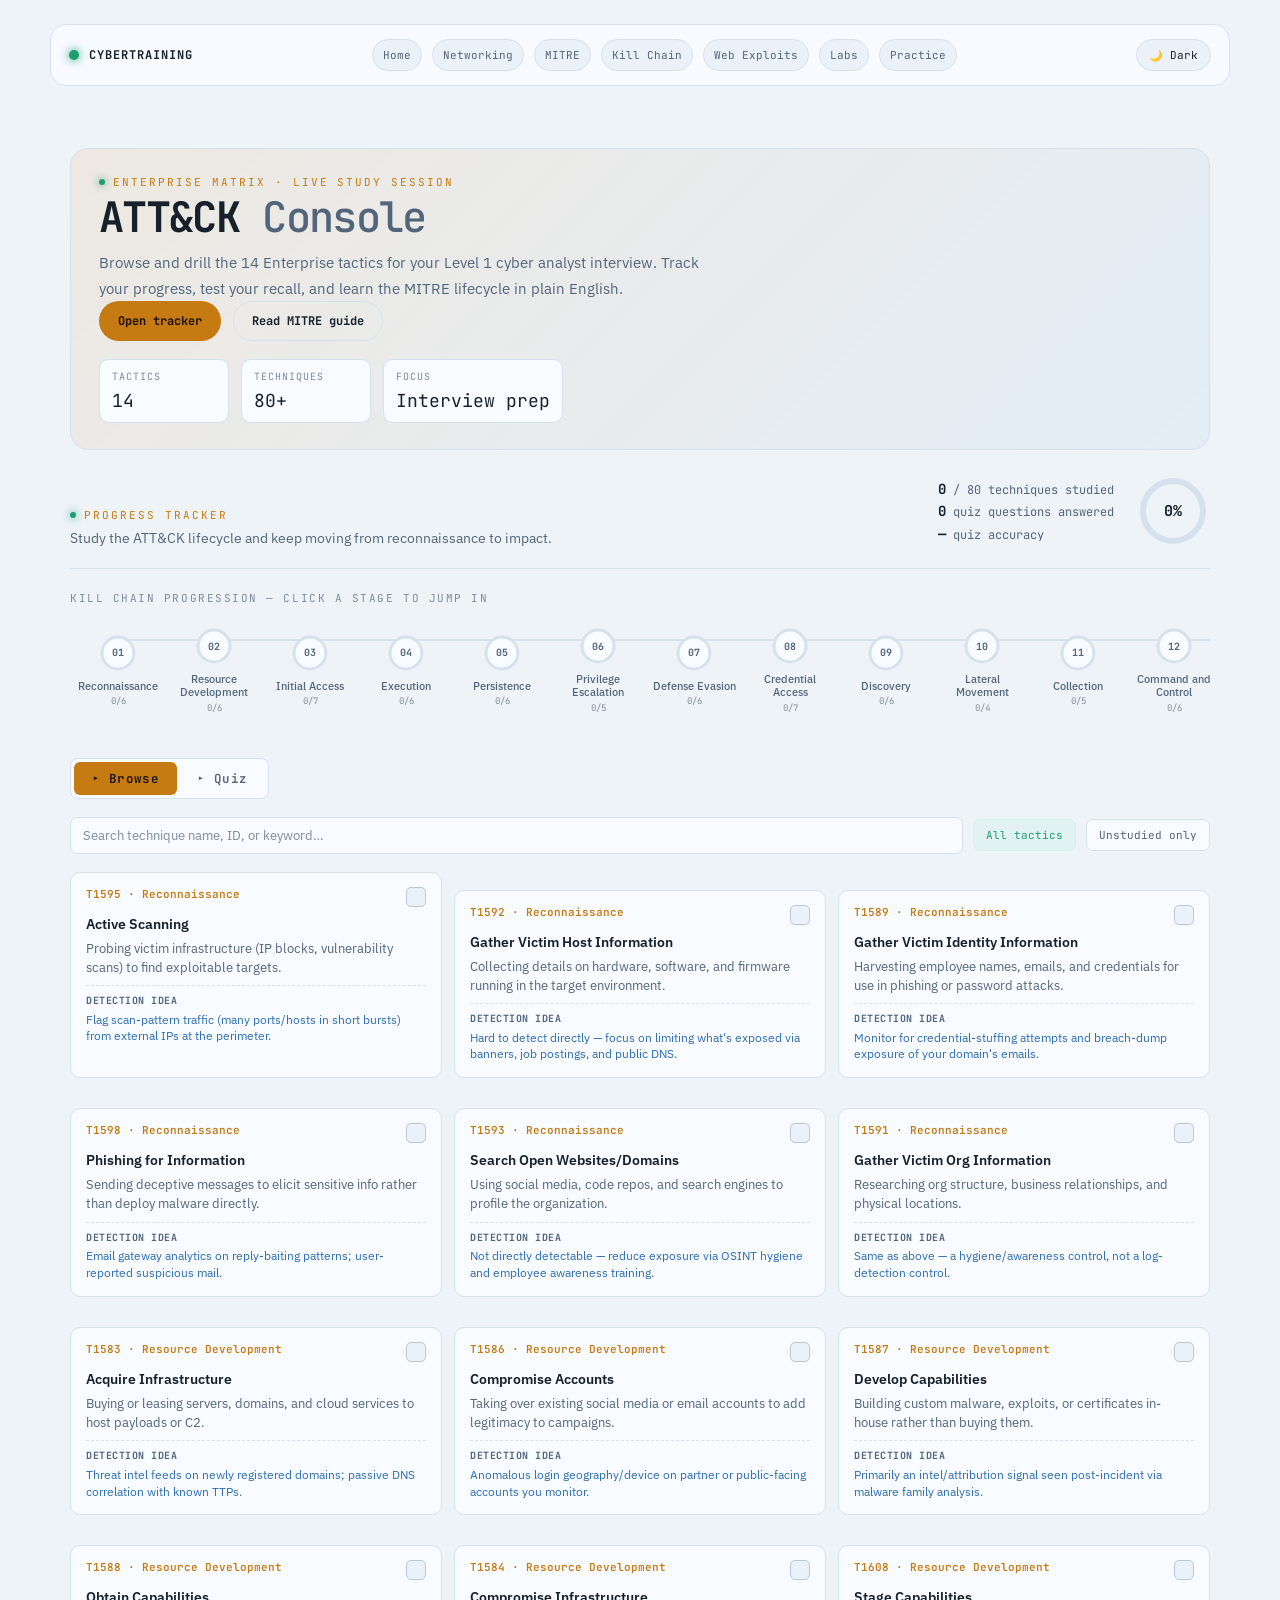
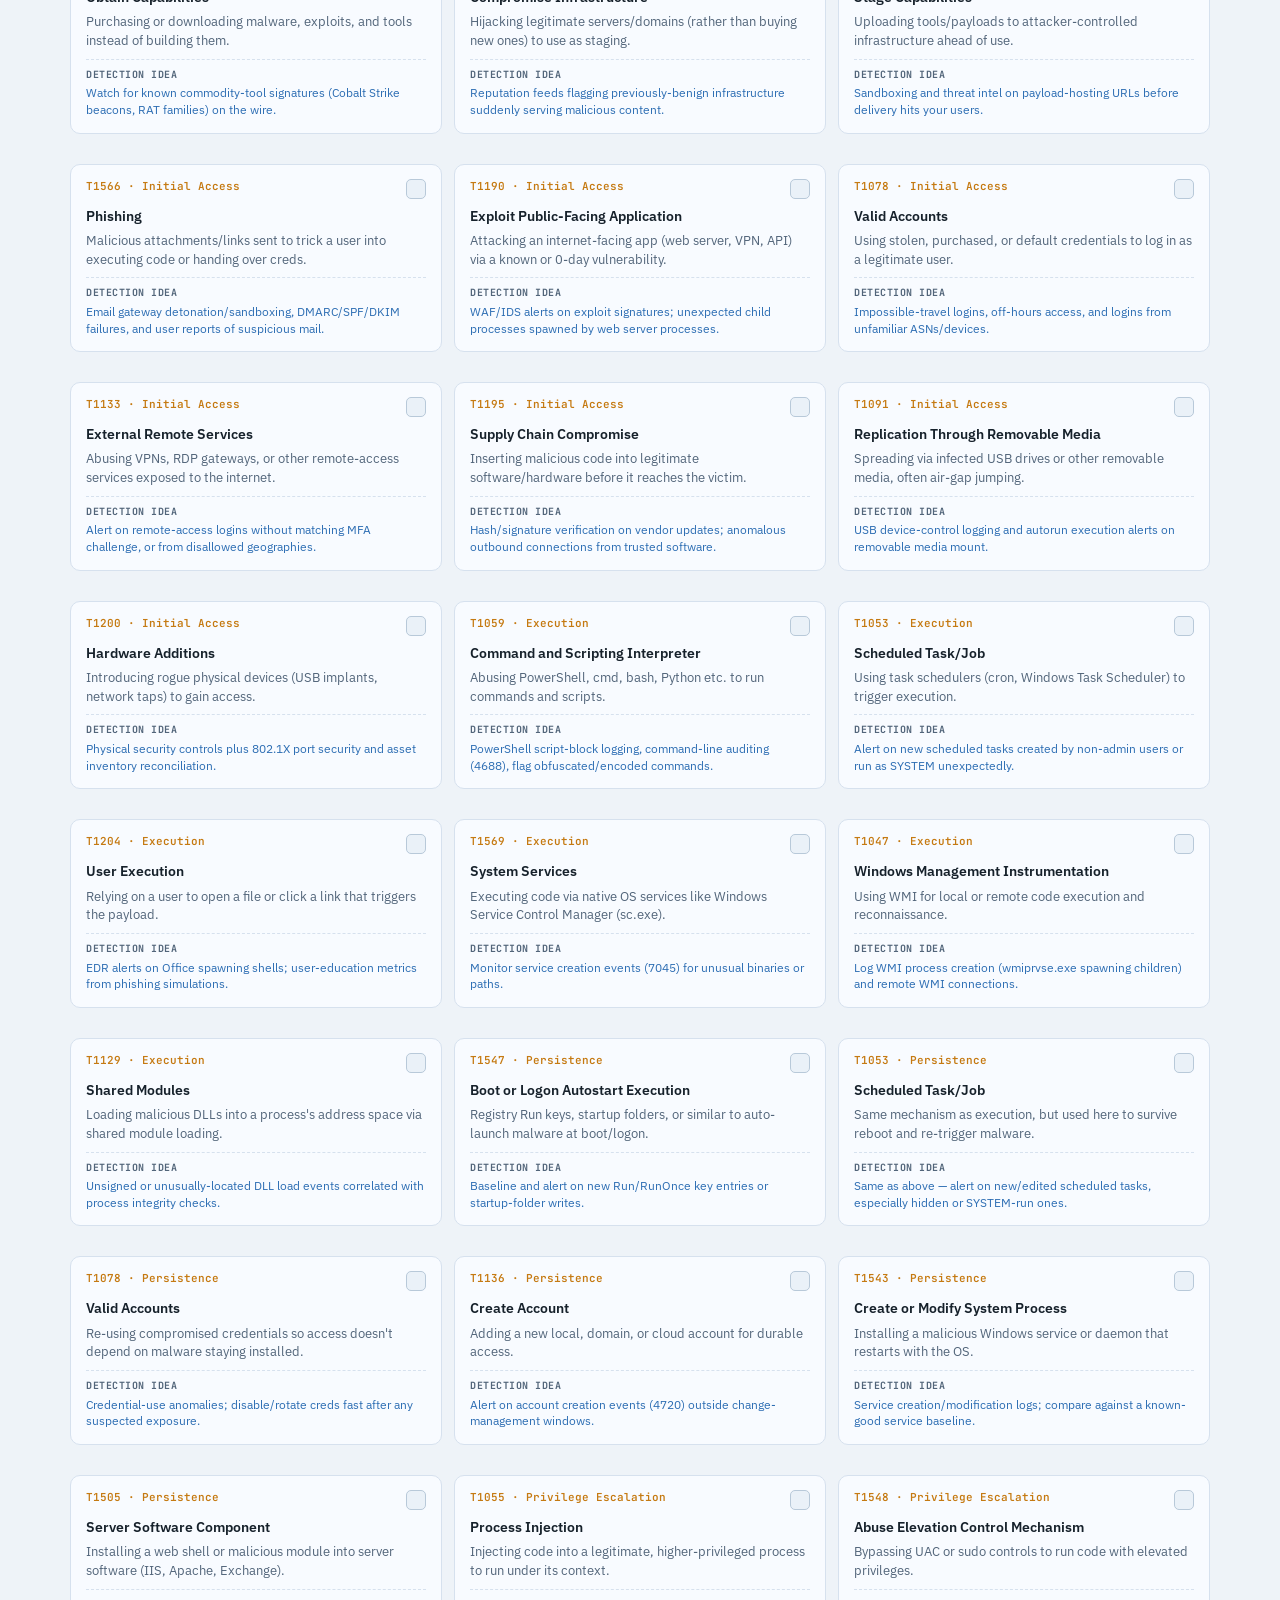
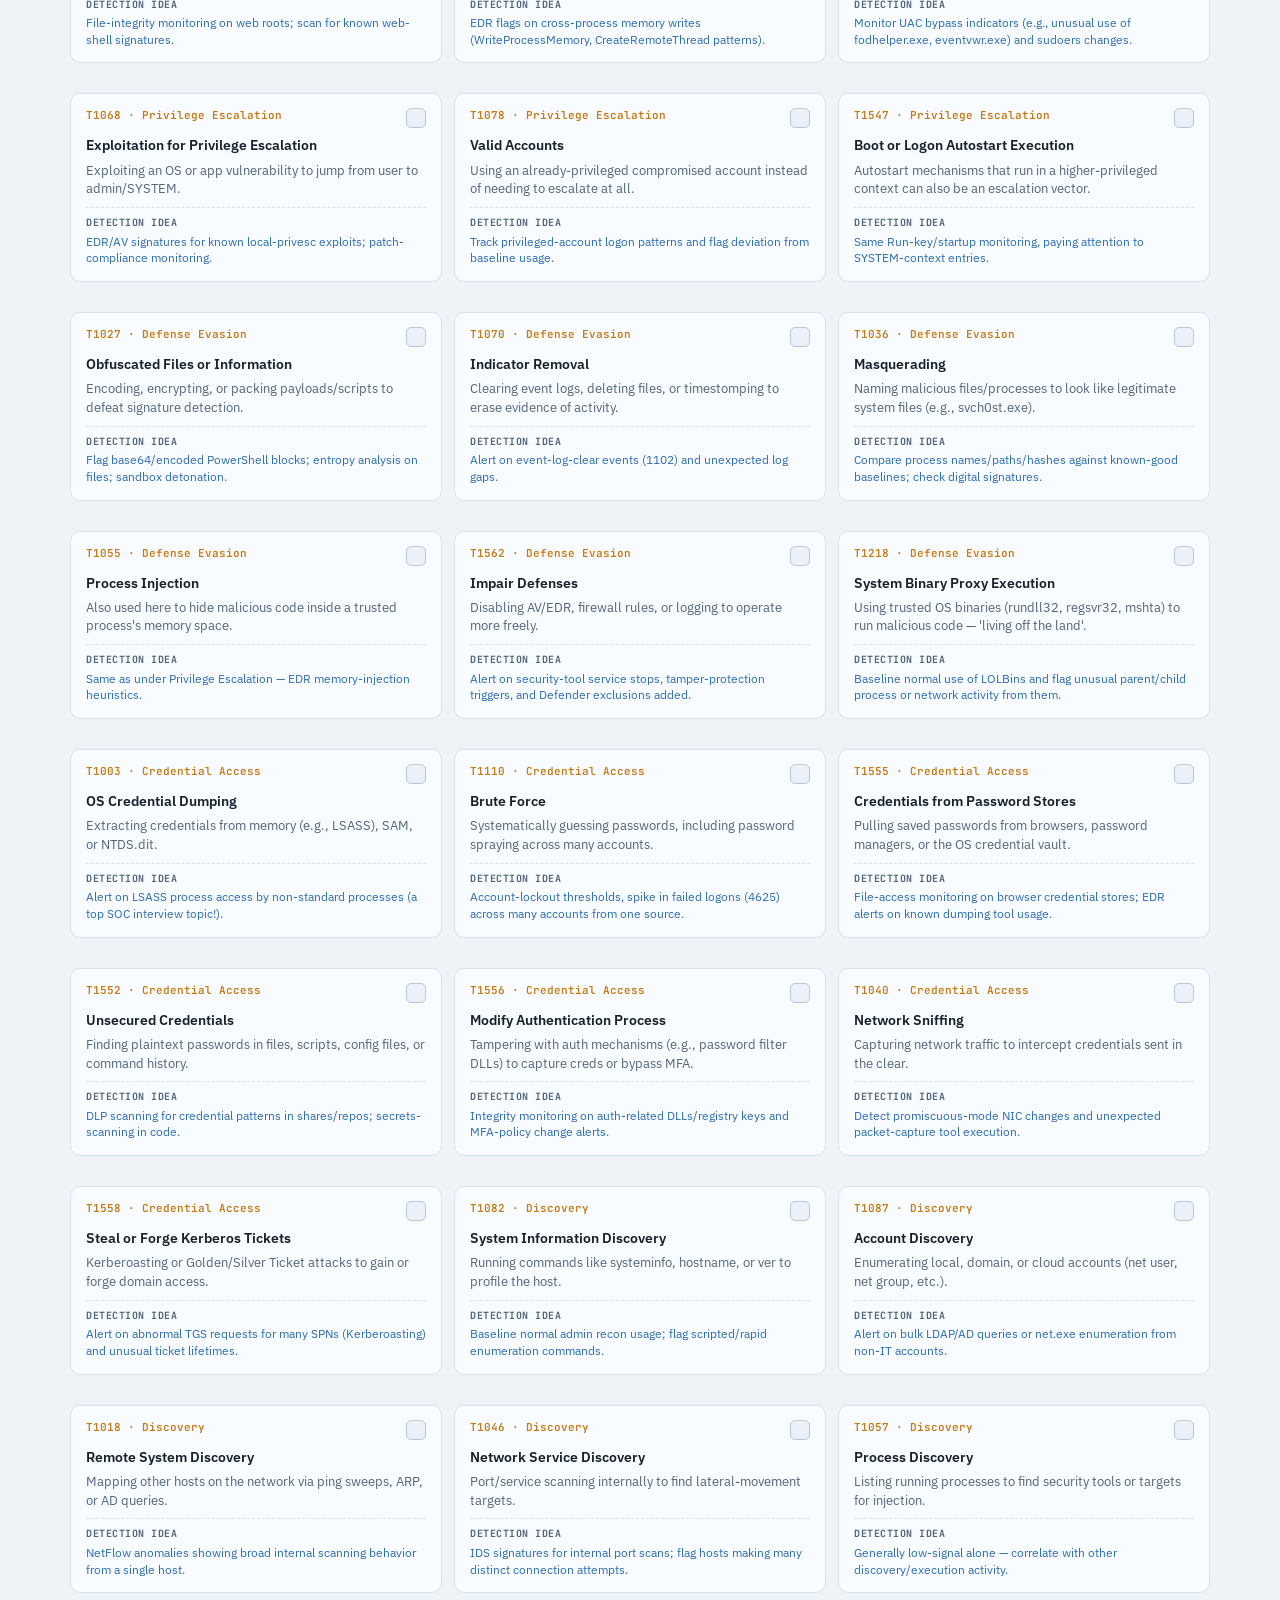
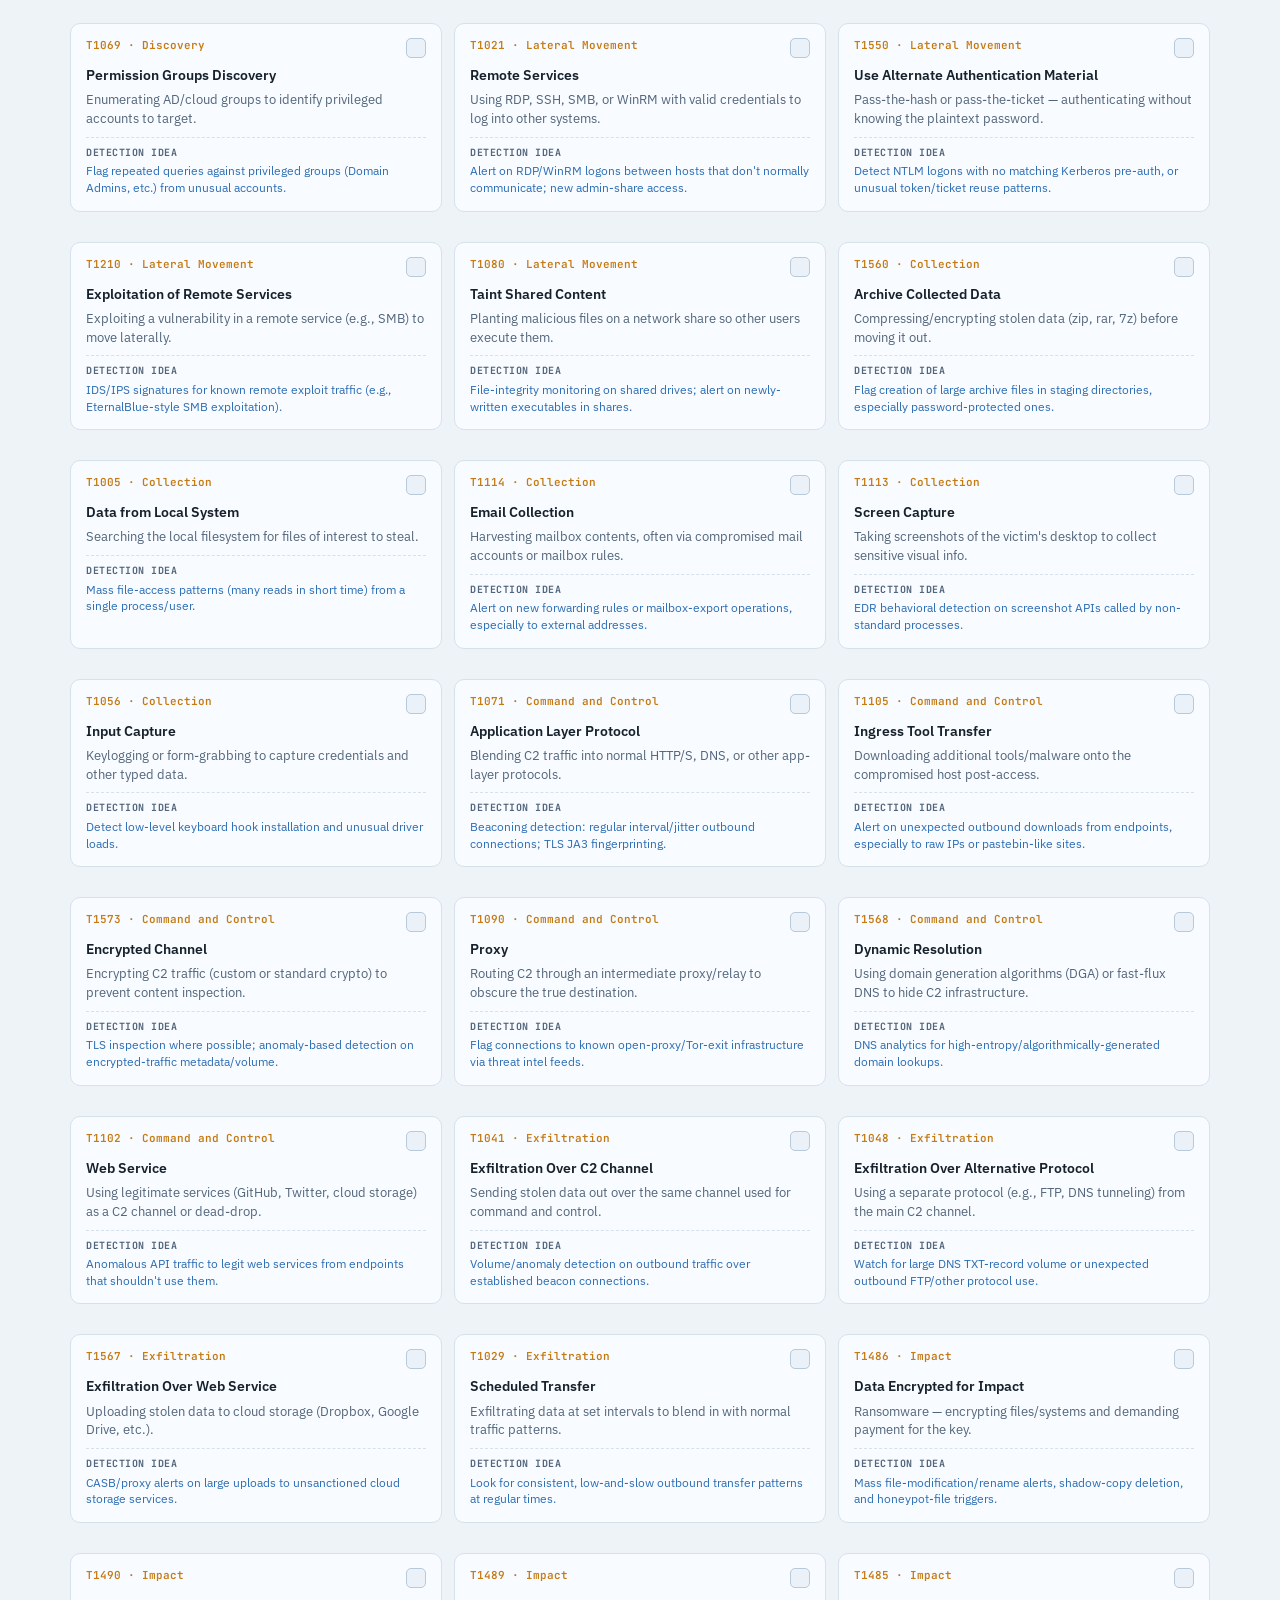
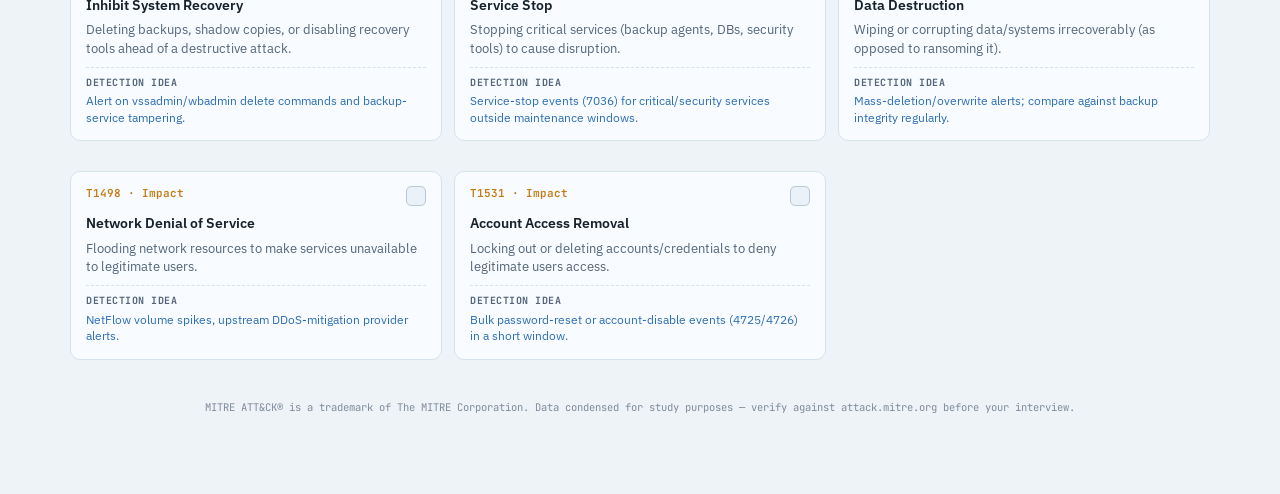
==== index.html @ ecdc8b35 "Build cybertraining study portal" ====
<!DOCTYPE html>
<html lang="en" data-theme="dark">
<head>
<meta charset="UTF-8">
<meta name="viewport" content="width=device-width, initial-scale=1.0">
<title>ATT&CK Console — Enterprise Study Tracker</title>
<link rel="stylesheet" href="assets/css/site.css">
</head>
<body>
  <div class="topbar">
    <div class="brand-mini"><span class="brand-mark"></span>Cybertraining</div>
    <nav class="site-nav" aria-label="Main navigation">
      <a href="index.html">Home</a>
      <a href="pages/networking-protocols.html">Networking</a>
      <a href="pages/mitre.html">MITRE</a>
      <a href="pages/cyber-kill-chains.html">Kill Chain</a>
      <a href="pages/web-vulnerabilities-exploits.html">Web Exploits</a>
      <a href="pages/labs.html">Labs</a>
      <a href="pages/practice.html">Practice</a>
    </nav>
    <button class="theme-toggle" id="theme-toggle" type="button" aria-label="Toggle theme">☀️ Light</button>
  </div>

<div class="wrap">
  <section class="page-hero">
    <div>
      <div class="brand-eyebrow"><span class="dot"></span>ENTERPRISE MATRIX · LIVE STUDY SESSION</div>
      <h1>ATT&CK<span> Console</span></h1>
      <p>Browse and drill the 14 Enterprise tactics for your Level 1 cyber analyst interview. Track your progress, test your recall, and learn the MITRE lifecycle in plain English.</p>
      <div class="hero-actions">
        <a class="primary-button" href="#browse-view">Open tracker</a>
        <a class="secondary-button" href="pages/mitre.html">Read MITRE guide</a>
      </div>
      <div class="quick-stats">
        <div class="quick-stat"><span class="label">Tactics</span><span class="value">14</span></div>
        <div class="quick-stat"><span class="label">Techniques</span><span class="value">80+</span></div>
        <div class="quick-stat"><span class="label">Focus</span><span class="value">Interview prep</span></div>
      </div>
    </div>
  </section>

  <header>
    <div>
      <div class="brand-eyebrow"><span class="dot"></span>Progress tracker</div>
      <div class="subtitle">Study the ATT&CK lifecycle and keep moving from reconnaissance to impact.</div>
    </div>
    <div class="stat-block">
      <div class="stat-nums">
        <div><b id="stat-studied">0</b> / <span id="stat-total">0</span> techniques studied</div>
        <div><b id="stat-quiz">0</b> quiz questions answered</div>
        <div><b id="stat-acc">—</b> quiz accuracy</div>
      </div>
      <div class="ring">
        <svg viewBox="0 0 74 74">
          <circle class="ring-bg" cx="37" cy="37" r="30"></circle>
          <circle class="ring-fg" id="ring-fg" cx="37" cy="37" r="30" stroke-dasharray="188.5" stroke-dashoffset="188.5"></circle>
        </svg>
        <div class="ring-label" id="ring-label">0%</div>
      </div>
    </div>
  </header>

  <div class="rail-section">
    <div class="rail-title">Kill Chain Progression — click a stage to jump in</div>
    <div class="rail" id="rail"></div>
  </div>

  <div class="tabs">
    <button class="tab-btn active" data-tab="browse">▸ Browse</button>
    <button class="tab-btn" data-tab="quiz">▸ Quiz</button>
  </div>

  <div id="browse-view">
    <div class="controls">
      <input class="search-box" id="search" placeholder="Search technique name, ID, or keyword…">
      <button class="filter-chip active" id="filter-all">All tactics</button>
      <button class="filter-chip" id="filter-unstudied">Unstudied only</button>
    </div>
    <div id="tactic-heading-block"></div>
    <div class="grid" id="grid"></div>
    <div class="empty-note" id="empty-note" style="display:none;">No techniques match that search.</div>
  </div>

  <div id="quiz-view" style="display:none;">
    <div class="quiz-wrap">
      <div class="quiz-score">
        <span>Session score: <b id="qs-correct">0</b> / <span id="qs-total">0</span></span>
        <button class="filter-chip" id="qz-reset">Reset session</button>
      </div>
      <div class="quiz-card">
        <div class="quiz-kicker" id="qz-kicker">Question type</div>
        <div class="quiz-prompt" id="qz-prompt">Loading…</div>
        <div class="quiz-options" id="qz-options"></div>
        <div class="quiz-explain" id="qz-explain"></div>
        <button class="quiz-next" id="qz-next">Next question →</button>
      </div>
      <div class="quiz-progressbar"><div id="qz-bar" style="width:0%"></div></div>
    </div>
  </div>

  <footer>MITRE ATT&CK® is a trademark of The MITRE Corporation. Data condensed for study purposes — verify against attack.mitre.org before your interview.</footer>
</div>

<script src="assets/js/site.js"></script>
</body>
</html>
---- assets/css/site.css ----
@import url('https://fonts.googleapis.com/css2?family=JetBrains+Mono:wght@400;500;600;700;800&family=IBM+Plex+Sans:wght@400;500;600;700&display=swap');

:root{
  --bg:#0B0E11;
  --panel:#12161B;
  --panel-2:#171D24;
  --border:#232A33;
  --border-lit:#3A4452;
  --text:#DAE1E8;
  --text-dim:#7C8794;
  --text-faint:#4B5563;
  --amber:#E8A33D;
  --amber-dim:#8A6425;
  --green:#45D9A0;
  --green-dim:#1F5A45;
  --red:#E15A5A;
  --blue:#5FA8E0;
  --mono:'JetBrains Mono',monospace;
  --sans:'IBM Plex Sans',sans-serif;
}
html[data-theme='light']{
  --bg:#EEF3F8;
  --panel:#F8FBFF;
  --panel-2:#EAF1F8;
  --border:#D6E1EE;
  --border-lit:#B8C9D9;
  --text:#16212B;
  --text-dim:#52657A;
  --text-faint:#7E8B9A;
  --amber:#C57A12;
  --amber-dim:#E8B66B;
  --green:#1E9E70;
  --green-dim:#D1F4E6;
  --red:#C45252;
  --blue:#2C6DB3;
}
*{box-sizing:border-box;}
html,body{margin:0;padding:0;}
body{
  background:var(--bg);
  color:var(--text);
  font-family:var(--sans);
  min-height:100vh;
  -webkit-font-smoothing:antialiased;
  transition:background .2s ease,color .2s ease;
}
::selection{background:var(--amber-dim);color:#fff;}

a{color:inherit;text-decoration:none;}
button,input{font:inherit;}

.topbar{
  display:flex;align-items:center;justify-content:space-between;
  gap:16px;flex-wrap:wrap;
  width:min(1180px, calc(100% - 40px));
  margin:24px auto 14px;
  padding:14px 18px;
  background:rgba(18,22,27,.72);
  border:1px solid var(--border);
  border-radius:16px;
  backdrop-filter:blur(10px);
  position:sticky;top:12px;z-index:20;
}
html[data-theme='light'] .topbar{background:rgba(248,251,255,.9);}
.brand-mini{
  display:flex;align-items:center;gap:10px;
  font-family:var(--mono);font-weight:700;letter-spacing:.08em;
  font-size:12px;text-transform:uppercase;color:var(--text);
}
.brand-mark{
  width:10px;height:10px;border-radius:50%;background:var(--green);
  box-shadow:0 0 10px var(--green);
}
.site-nav{
  display:flex;align-items:center;justify-content:center;gap:10px;
  flex-wrap:wrap;
}
.site-nav a{
  font-family:var(--mono);font-size:11px;color:var(--text-dim);
  border:1px solid var(--border);background:var(--panel-2);
  padding:8px 10px;border-radius:999px;transition:all .15s ease;
}
.site-nav a:hover{color:var(--text);border-color:var(--border-lit);}
.theme-toggle{
  border:1px solid var(--border);background:var(--panel-2);color:var(--text);
  border-radius:999px;padding:8px 12px;cursor:pointer;font-family:var(--mono);font-size:11px;
}

.wrap{max-width:1180px;margin:0 auto;padding:28px 20px 80px;}
.page-shell{max-width:980px;margin:26px auto 0;padding:0 20px 40px;}
.page-hero{
  display:flex;justify-content:space-between;align-items:end;gap:24px;
  flex-wrap:wrap;
  background:linear-gradient(135deg, rgba(232,163,61,.12), rgba(95,168,224,.08));
  border:1px solid var(--border);border-radius:18px;padding:26px 28px;margin:20px 0 24px;
}
.page-hero h1{font-size:42px;line-height:1.08;margin:0 0 10px;letter-spacing:-.04em;}
.page-hero p{max-width:620px;color:var(--text-dim);font-size:15px;line-height:1.7;margin:0;}
.hero-actions{display:flex;gap:12px;flex-wrap:wrap;}
.primary-button,.secondary-button{
  display:inline-flex;align-items:center;justify-content:center;padding:11px 18px;border-radius:999px;
  border:1px solid var(--border);font-family:var(--mono);font-size:12px;font-weight:700;
}
.primary-button{background:var(--amber);color:#1a1206;border-color:transparent;}
.secondary-button{background:transparent;color:var(--text);}
.quick-stats{display:flex;flex-wrap:wrap;gap:12px;margin-top:18px;}
.quick-stat{background:var(--panel);border:1px solid var(--border);border-radius:10px;padding:10px 12px;min-width:130px;}
.quick-stat .label{display:block;color:var(--text-faint);font-family:var(--mono);font-size:10px;letter-spacing:.1em;text-transform:uppercase;}
.quick-stat .value{display:block;font-family:var(--mono);font-size:18px;margin-top:6px;color:var(--text);}

.page-card,.card{background:var(--panel);border:1px solid var(--border);border-radius:14px;padding:22px 24px;}
.page-card + .page-card,.card + .card{margin-top:18px;}
.page-card h2,.card h2{margin-top:0;margin-bottom:12px;font-size:22px;}
.page-card p,.card p,.page-card li,.card li{color:var(--text-dim);line-height:1.7;}
.page-grid,.grid{display:grid;grid-template-columns:repeat(auto-fit,minmax(220px,1fr));gap:16px;}
.mini{background:var(--panel-2);border:1px solid var(--border);border-radius:12px;padding:18px;}
.mini h3{margin-top:0;margin-bottom:10px;font-size:16px;}
.pill{display:inline-block;padding:6px 10px;border-radius:999px;background:rgba(232,163,61,.1);color:var(--amber);font-family:var(--mono);font-size:11px;margin-bottom:12px;}
.notes-panel{margin-top:14px;}
.notes-input{
  display:block;width:100%;min-height:150px;resize:vertical;
  background:var(--panel-2);border:1px solid var(--border);border-radius:10px;
  color:var(--text);padding:12px 14px;line-height:1.6;
}
.notes-input:focus{outline:none;border-color:var(--amber-dim);box-shadow:0 0 0 3px rgba(232,163,61,.08);}
.notes-input::placeholder{color:var(--text-faint);}
.notes-actions{display:flex;align-items:center;gap:12px;margin-top:10px;}
.notes-save{border:1px solid var(--border);background:var(--amber);color:#1a1206;border-radius:8px;padding:9px 14px;cursor:pointer;font-family:var(--mono);font-size:11px;font-weight:700;}
.notes-status{color:var(--green);font-family:var(--mono);font-size:11px;}

@media (max-width: 720px){
  .topbar{width:calc(100% - 24px);padding:12px 14px;}
  .site-nav{justify-content:flex-start;}
  .page-hero{padding:22px 20px;}
  .page-hero h1{font-size:32px;}
  .wrap{padding-top:20px;}
}

/* ---------- HEADER ---------- */
header{
  display:flex;justify-content:space-between;align-items:flex-end;
  gap:20px;flex-wrap:wrap;
  border-bottom:1px solid var(--border);
  padding-bottom:20px;margin-bottom:22px;
}
.brand-eyebrow{
  font-family:var(--mono);font-size:11px;letter-spacing:.18em;
  color:var(--amber);text-transform:uppercase;margin-bottom:6px;
  display:flex;align-items:center;gap:8px;
}
.brand-eyebrow .dot{width:6px;height:6px;border-radius:50%;background:var(--green);box-shadow:0 0 8px var(--green);animation:pulse 2s infinite;}
@keyframes pulse{0%,100%{opacity:1;}50%{opacity:.35;}}
h1{font-family:var(--mono);font-weight:700;font-size:26px;margin:0;letter-spacing:-.01em;}
h1 span{color:var(--text-dim);font-weight:500;}
.subtitle{color:var(--text-dim);font-size:13.5px;margin-top:6px;max-width:520px;line-height:1.5;}

.stat-block{display:flex;gap:22px;align-items:center;}
.ring{position:relative;width:74px;height:74px;flex-shrink:0;}
.ring svg{transform:rotate(-90deg);width:100%;height:100%;}
.ring-bg{fill:none;stroke:var(--border);stroke-width:6;}
.ring-fg{fill:none;stroke:var(--green);stroke-width:6;stroke-linecap:round;transition:stroke-dashoffset .6s ease;}
.ring-label{position:absolute;inset:0;display:flex;align-items:center;justify-content:center;font-family:var(--mono);font-weight:700;font-size:15px;}
.stat-nums{font-family:var(--mono);font-size:12px;color:var(--text-dim);line-height:1.6;}
.stat-nums b{color:var(--text);font-size:14px;}

/* ---------- KILL CHAIN RAIL (signature element) ---------- */
.rail-section{margin-bottom:26px;}
.rail-title{font-family:var(--mono);font-size:11px;color:var(--text-faint);letter-spacing:.14em;text-transform:uppercase;margin-bottom:12px;}
.rail{
  display:flex;align-items:stretch;overflow-x:auto;padding-bottom:6px;
  scrollbar-width:thin;
}
.rail::-webkit-scrollbar{height:5px;}
.rail::-webkit-scrollbar-thumb{background:var(--border-lit);border-radius:3px;}
.rail-node{
  position:relative;flex:0 0 auto;width:96px;padding:10px 6px 12px;
  text-align:center;cursor:pointer;border:none;background:none;
  font-family:var(--sans);
}
.rail-node .trace{
  position:absolute;top:22px;left:-50%;width:100%;height:2px;
  background:var(--border);z-index:0;
}
.rail-node:first-child .trace{display:none;}
.rail-node .trace.lit{background:linear-gradient(90deg,var(--green),var(--green));}
.node-ring{
  position:relative;width:38px;height:38px;margin:0 auto 8px;z-index:1;
}
.node-ring svg{transform:rotate(-90deg);width:100%;height:100%;}
.node-ring-bg{fill:var(--panel);stroke:var(--border);stroke-width:3;}
.node-ring-fg{fill:none;stroke:var(--green);stroke-width:3;stroke-linecap:round;transition:stroke-dashoffset .4s ease;}
.node-num{position:absolute;inset:0;display:flex;align-items:center;justify-content:center;font-family:var(--mono);font-size:10px;font-weight:700;color:var(--text-dim);}
.rail-node.active .node-num{color:var(--amber);}
.rail-node.active .node-ring-bg{stroke:var(--amber-dim);}
.rail-node.complete .node-num{color:var(--green);}
.node-label{font-size:10.5px;color:var(--text-dim);line-height:1.25;font-weight:500;}
.rail-node.active .node-label{color:var(--text);}
.node-count{font-family:var(--mono);font-size:9px;color:var(--text-faint);margin-top:2px;}

/* ---------- TABS ---------- */
.tabs{display:flex;gap:2px;margin-bottom:18px;border:1px solid var(--border);border-radius:8px;padding:3px;width:fit-content;background:var(--panel);}
.tab-btn{
  font-family:var(--mono);font-size:12.5px;font-weight:600;letter-spacing:.03em;
  padding:8px 18px;border-radius:6px;border:none;background:none;color:var(--text-dim);
  cursor:pointer;transition:all .15s;
}
.tab-btn.active{background:var(--amber);color:#1a1206;}
.tab-btn:not(.active):hover{color:var(--text);}

/* ---------- CONTROLS ---------- */
.controls{display:flex;gap:10px;margin-bottom:18px;flex-wrap:wrap;align-items:center;}
.search-box{
  flex:1;min-width:200px;
  background:var(--panel);border:1px solid var(--border);border-radius:7px;
  padding:9px 12px;color:var(--text);font-family:var(--sans);font-size:13px;
}
.search-box:focus{outline:none;border-color:var(--amber-dim);}
.search-box::placeholder{color:var(--text-faint);}
.filter-chip{
  font-family:var(--mono);font-size:11px;padding:8px 12px;border-radius:7px;
  border:1px solid var(--border);background:var(--panel);color:var(--text-dim);
  cursor:pointer;white-space:nowrap;
}
.filter-chip.active{border-color:var(--green-dim);color:var(--green);background:rgba(69,217,160,.07);}

/* ---------- TECHNIQUE GRID ---------- */
.tactic-heading{
  font-family:var(--mono);font-size:15px;font-weight:700;margin:4px 0 3px;
  display:flex;align-items:center;gap:10px;
}
.tactic-heading .id{color:var(--text-faint);font-weight:500;font-size:12px;}
.tactic-desc{color:var(--text-dim);font-size:12.5px;margin-bottom:16px;max-width:640px;line-height:1.5;}

.grid{display:grid;grid-template-columns:repeat(auto-fill,minmax(280px,1fr));gap:12px;}
.card{
  background:var(--panel);border:1px solid var(--border);border-radius:10px;
  padding:14px 15px;transition:border-color .15s;
}
.card:hover{border-color:var(--border-lit);}
.card.studied{border-color:var(--green-dim);background:linear-gradient(180deg,rgba(69,217,160,.05),transparent 40%);}
.card-top{display:flex;justify-content:space-between;align-items:flex-start;gap:8px;margin-bottom:8px;}
.card-id{font-family:var(--mono);font-size:11px;color:var(--amber);font-weight:600;}
.check{
  width:20px;height:20px;border-radius:5px;border:1.5px solid var(--border-lit);
  cursor:pointer;flex-shrink:0;display:flex;align-items:center;justify-content:center;
  background:var(--panel-2);transition:all .15s;
}
.check.checked{background:var(--green);border-color:var(--green);}
.check.checked::after{content:'✓';color:#0B0E11;font-size:12px;font-weight:800;}
.card-name{font-weight:600;font-size:14px;margin-bottom:6px;line-height:1.3;}
.card-desc{font-size:12.5px;color:var(--text-dim);line-height:1.5;margin-bottom:9px;}
.card-detect{
  font-size:11.5px;color:var(--blue);line-height:1.45;
  border-top:1px dashed var(--border);padding-top:8px;
}
.card-detect b{color:var(--text-dim);font-family:var(--mono);font-size:10px;letter-spacing:.05em;text-transform:uppercase;display:block;margin-bottom:3px;}

.empty-note{color:var(--text-faint);font-family:var(--mono);font-size:12px;padding:30px 0;text-align:center;}

/* ---------- QUIZ ---------- */
.quiz-wrap{max-width:640px;}
.quiz-score{
  display:flex;justify-content:space-between;align-items:center;
  font-family:var(--mono);font-size:12px;color:var(--text-dim);margin-bottom:16px;
}
.quiz-score b{color:var(--green);font-size:15px;}
.quiz-card{
  background:var(--panel);border:1px solid var(--border);border-radius:12px;padding:24px;
}
.quiz-kicker{font-family:var(--mono);font-size:10.5px;color:var(--amber);letter-spacing:.12em;text-transform:uppercase;margin-bottom:12px;}
.quiz-prompt{font-size:16px;line-height:1.55;margin-bottom:20px;font-weight:500;}
.quiz-prompt code{font-family:var(--mono);color:var(--amber);background:rgba(232,163,61,.1);padding:1px 6px;border-radius:4px;font-size:14px;}
.quiz-options{display:flex;flex-direction:column;gap:9px;}
.qopt{
  text-align:left;background:var(--panel-2);border:1px solid var(--border);border-radius:8px;
  padding:12px 14px;color:var(--text);font-family:var(--sans);font-size:13.5px;cursor:pointer;
  transition:all .12s;line-height:1.4;
}
.qopt:hover:not(:disabled){border-color:var(--border-lit);}
.qopt.correct{border-color:var(--green);background:rgba(69,217,160,.1);color:var(--green);}
.qopt.wrong{border-color:var(--red);background:rgba(225,90,90,.1);color:var(--red);}
.qopt:disabled{cursor:default;}
.quiz-explain{
  margin-top:16px;padding-top:16px;border-top:1px dashed var(--border);
  font-size:12.5px;color:var(--text-dim);line-height:1.55;display:none;
}
.quiz-explain.show{display:block;}
.quiz-next{
  margin-top:16px;font-family:var(--mono);font-size:12px;font-weight:700;
  background:var(--amber);color:#1a1206;border:none;border-radius:7px;padding:10px 18px;
  cursor:pointer;display:none;
}
.quiz-next.show{display:inline-block;}
.quiz-progressbar{height:4px;background:var(--border);border-radius:2px;overflow:hidden;margin-top:18px;}
.quiz-progressbar div{height:100%;background:var(--amber);transition:width .3s;}

footer{margin-top:40px;text-align:center;font-family:var(--mono);font-size:10.5px;color:var(--text-faint);}
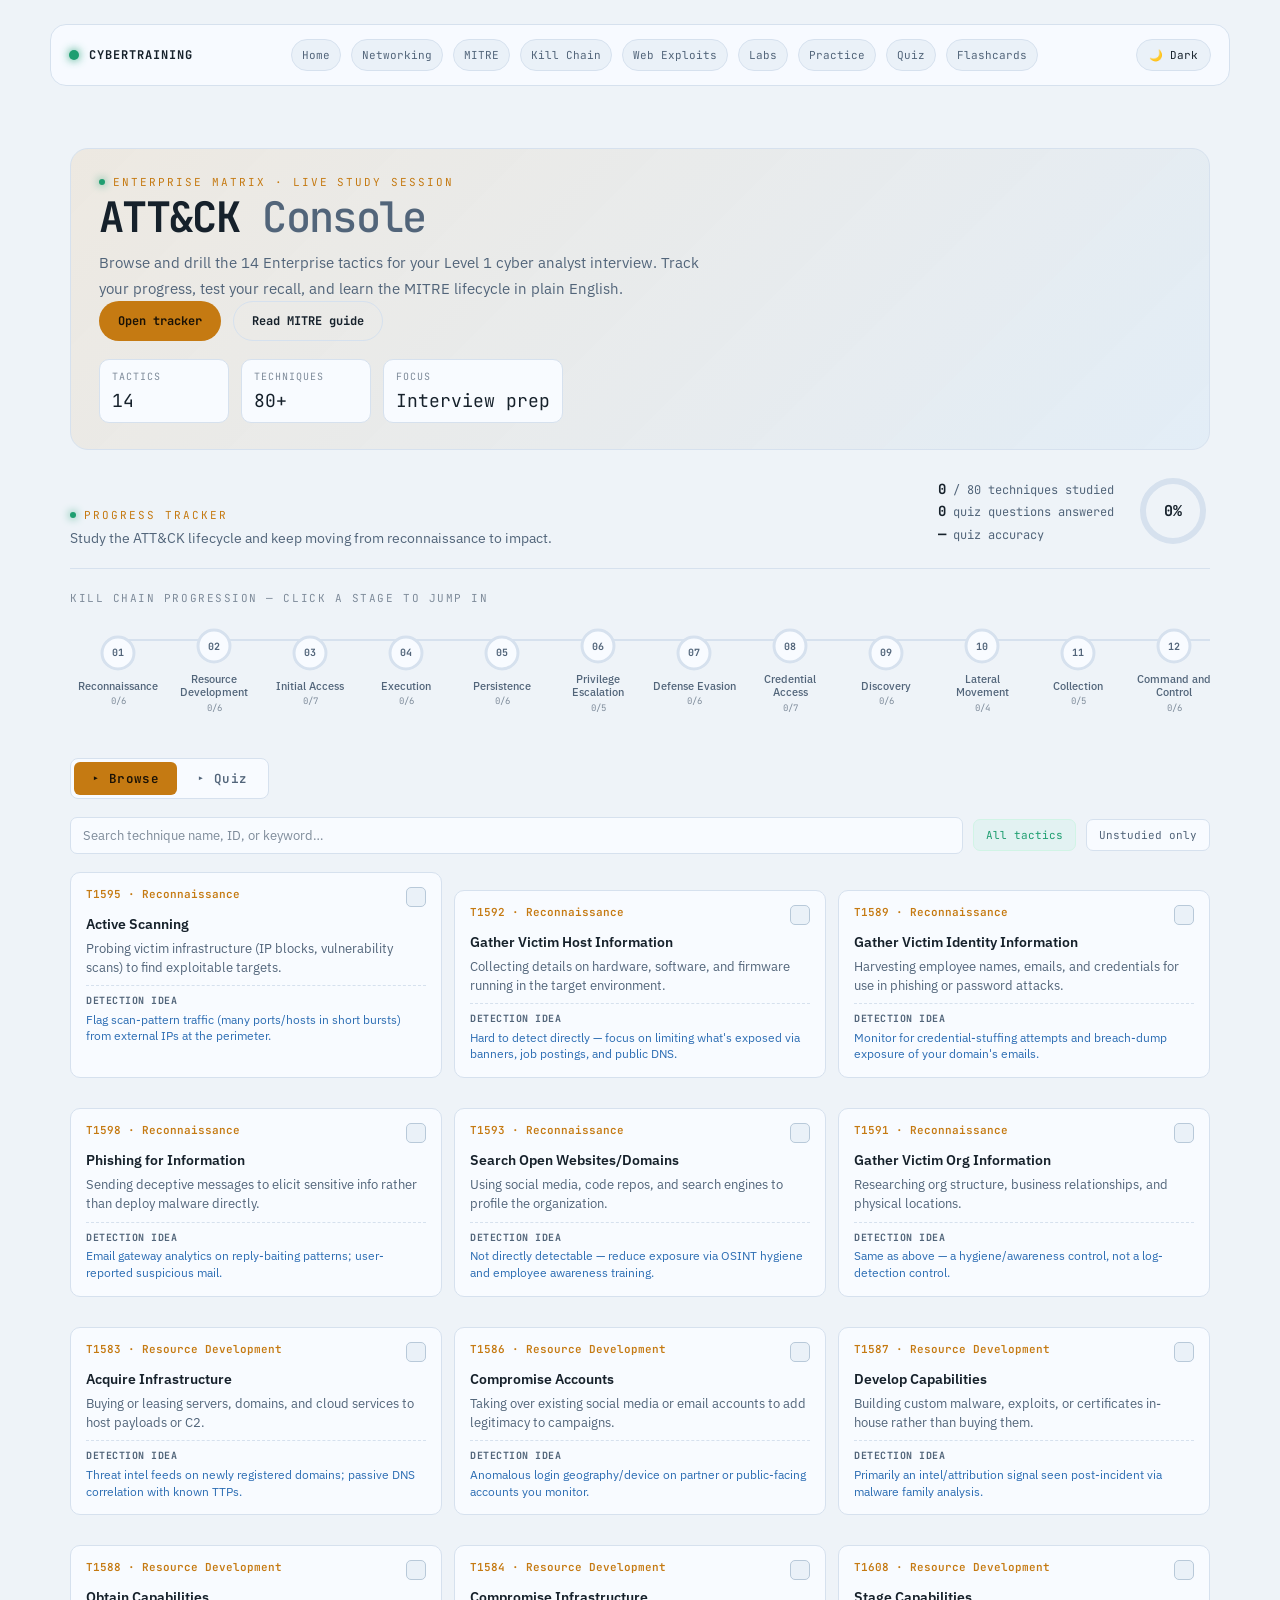
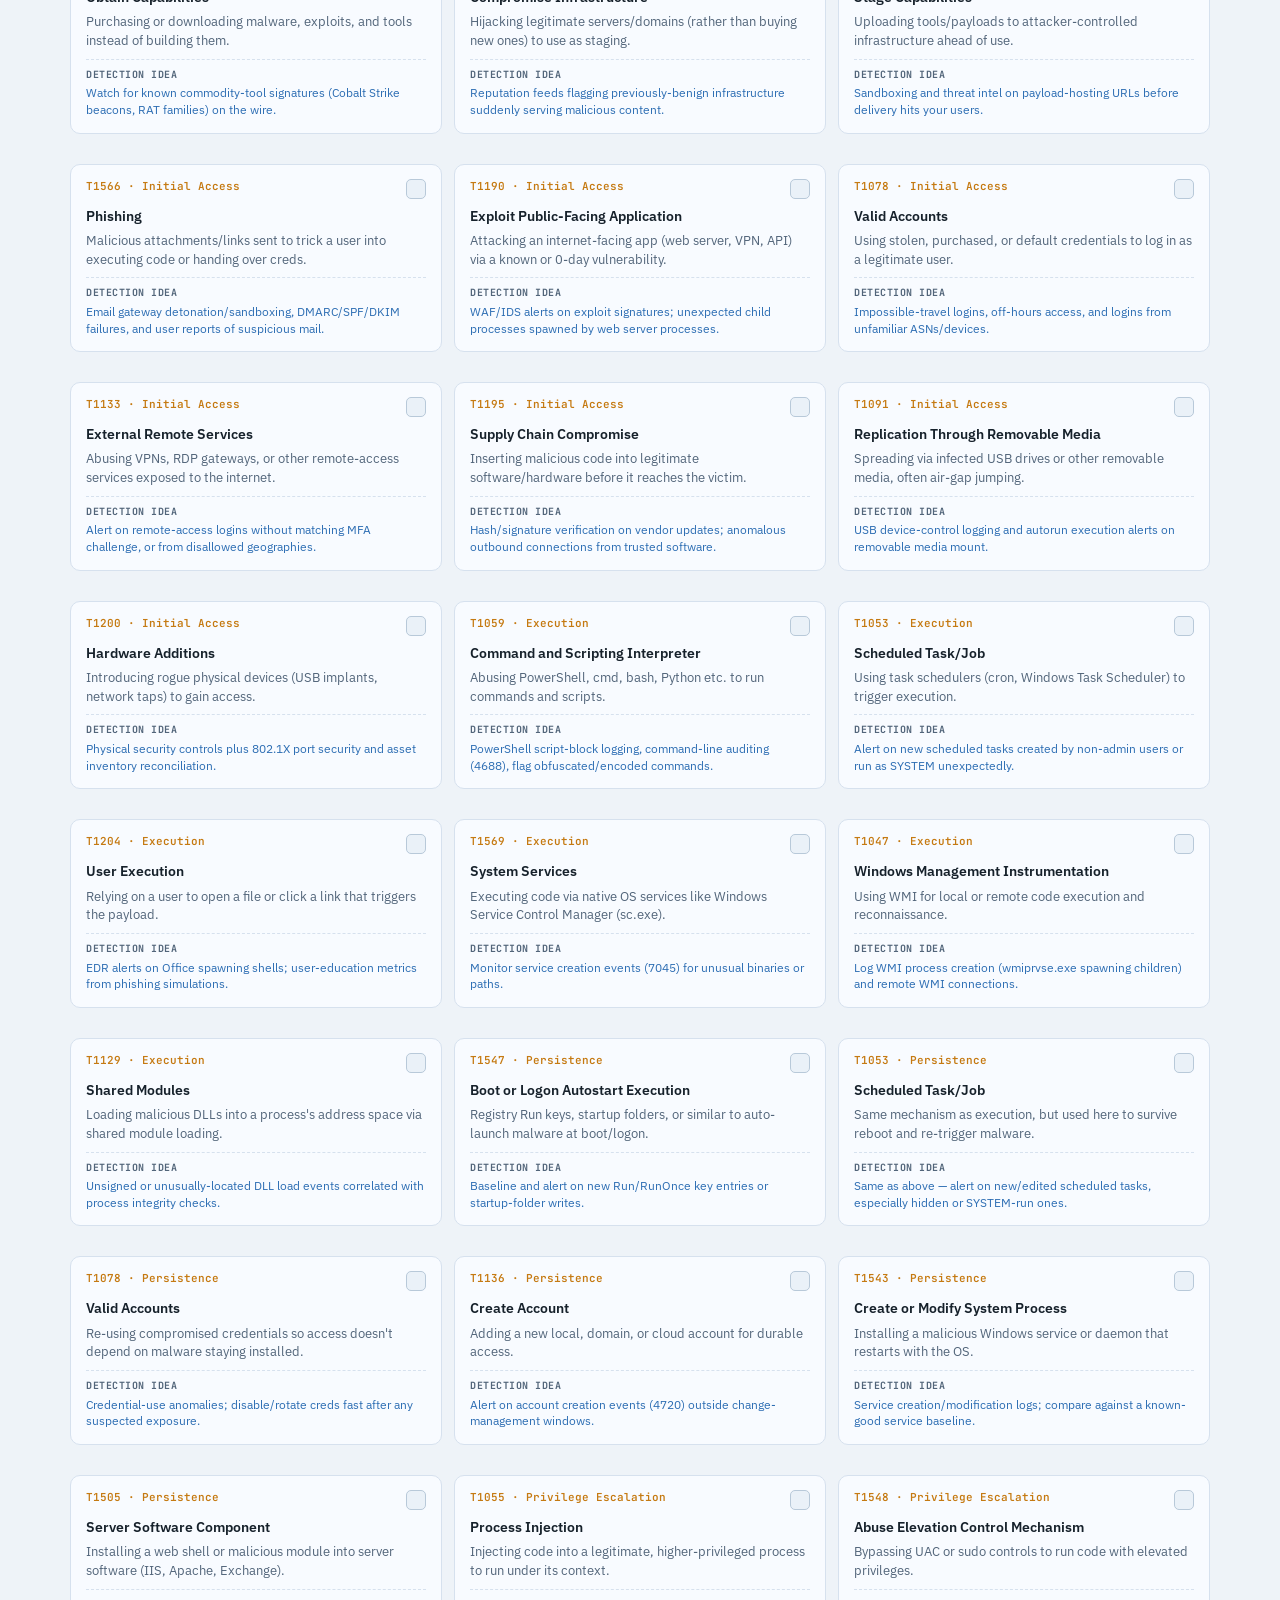
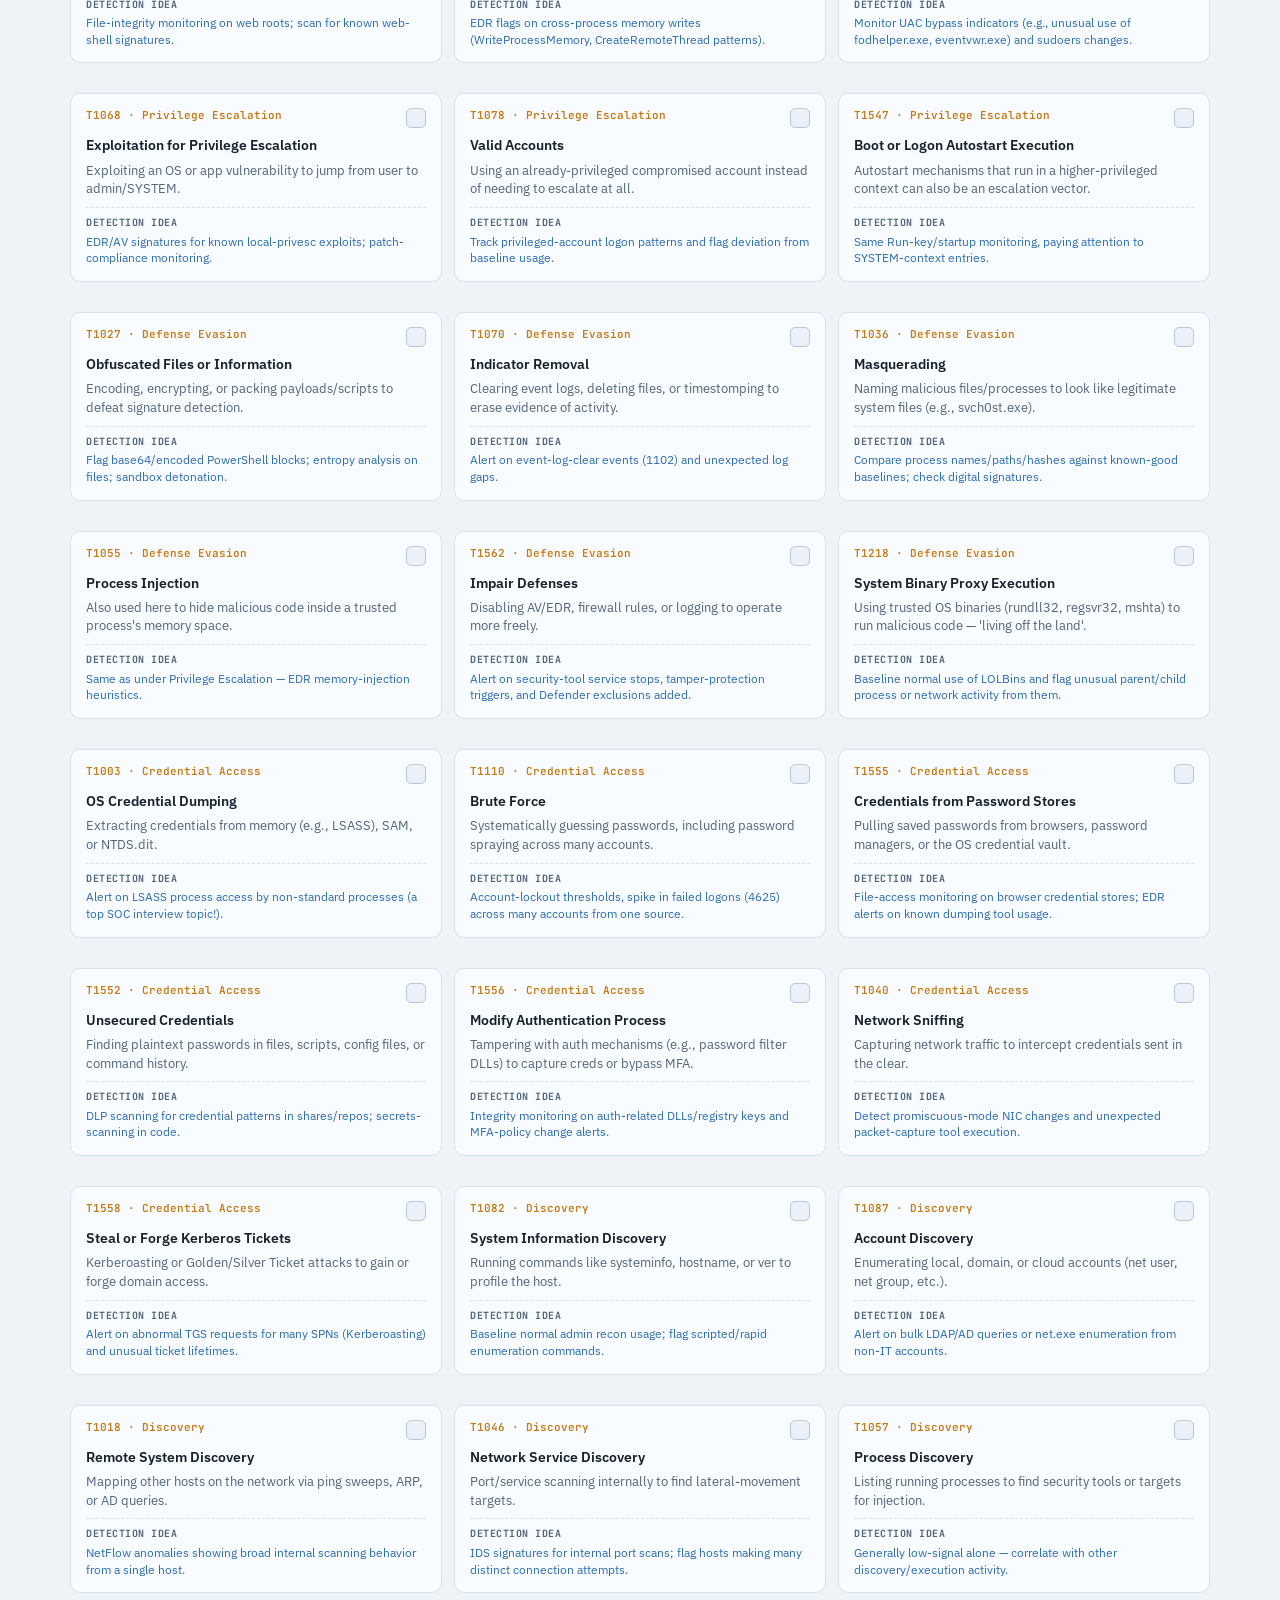
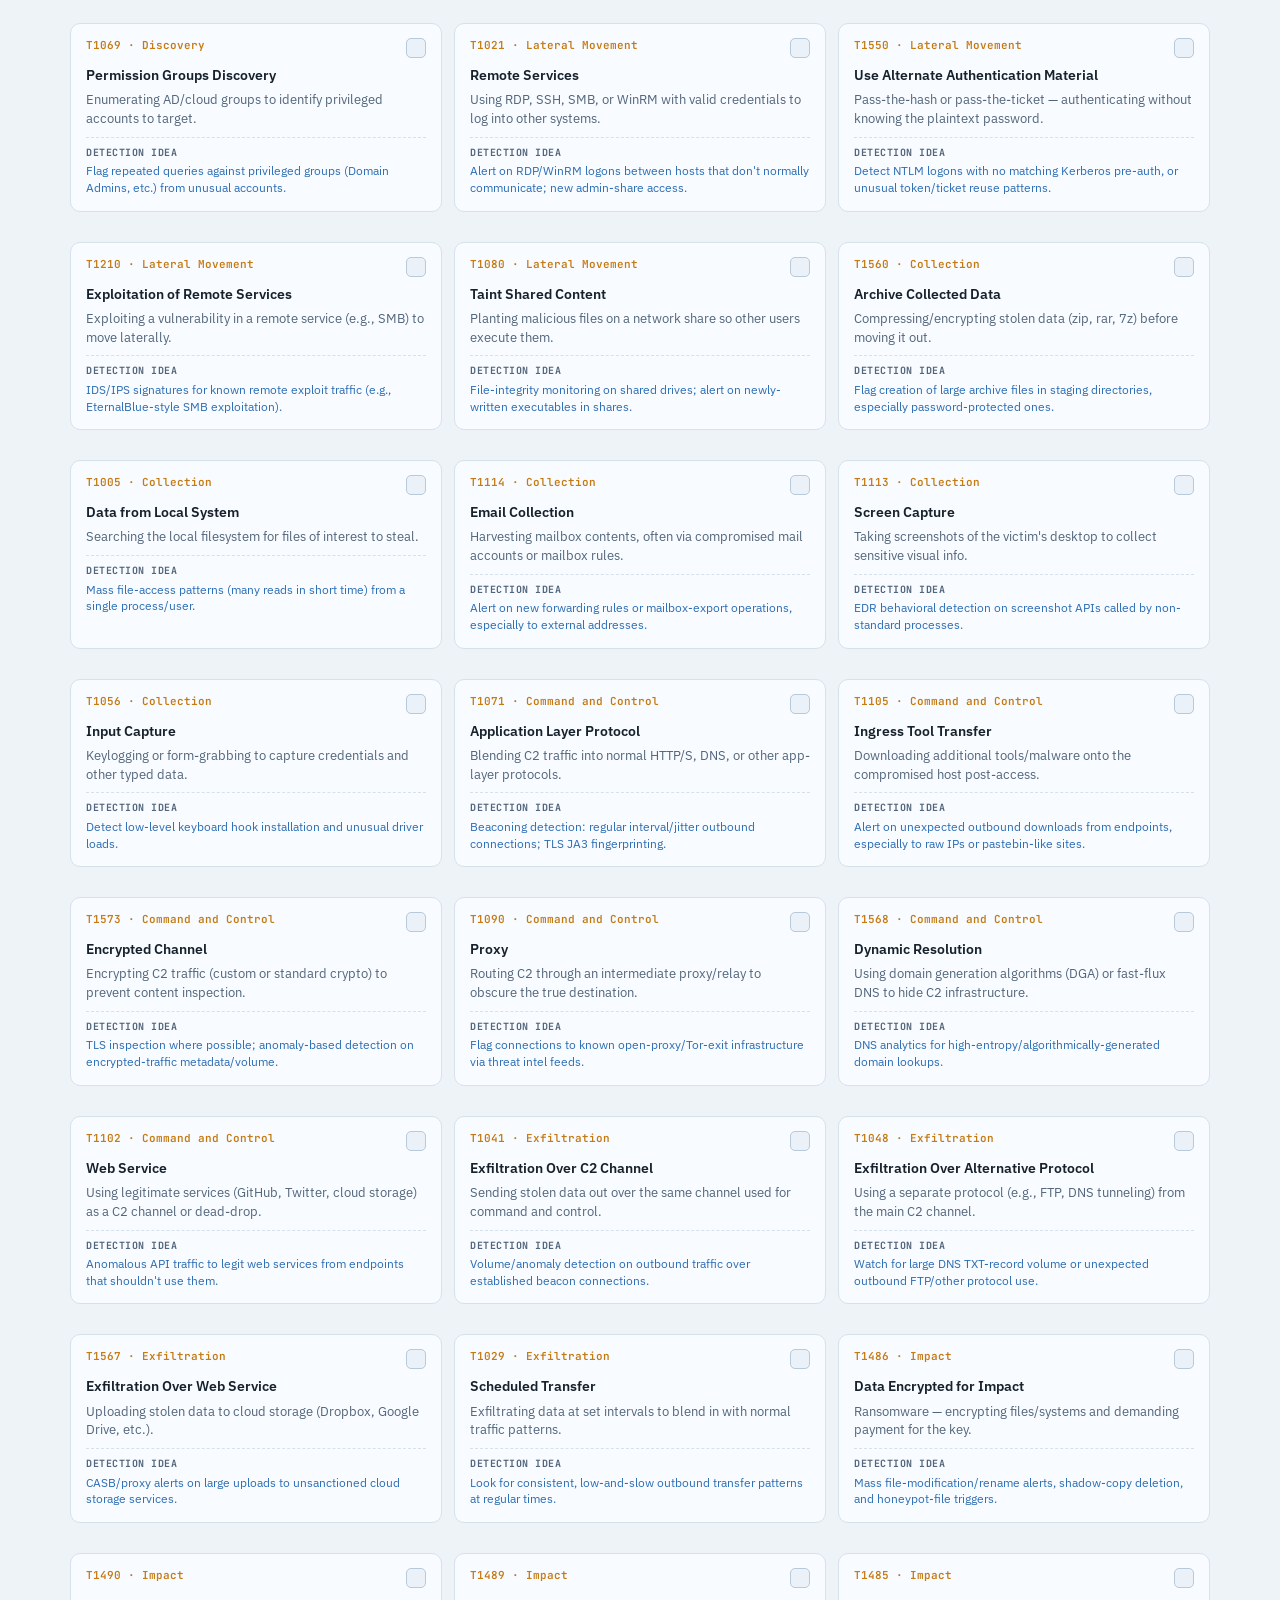
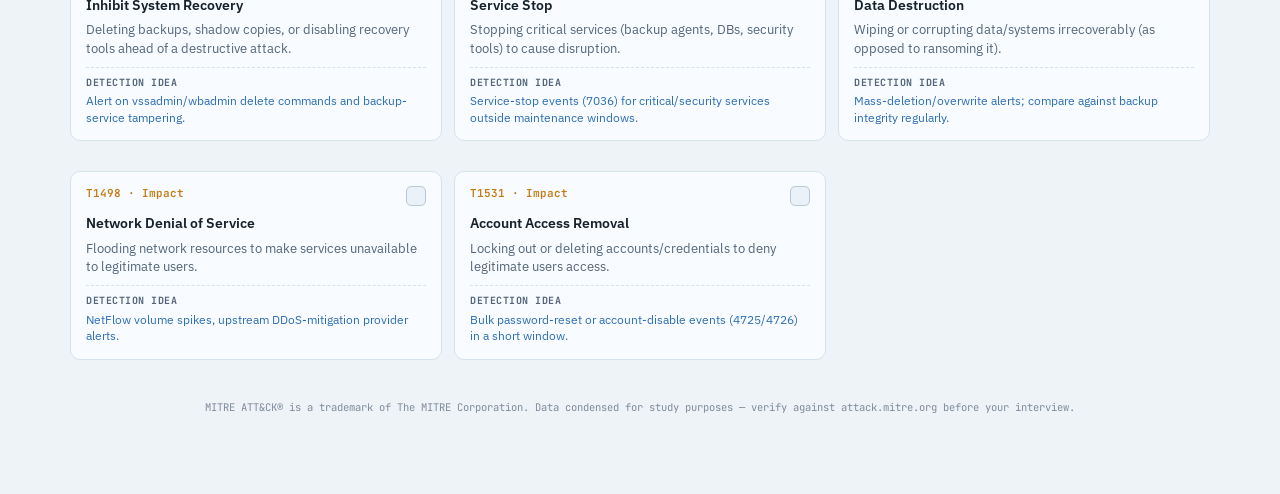
==== commit bf725972: "Expand cybersecurity study content" ====
--- a/index.html
+++ b/index.html
@@ -17,6 +17,8 @@
       <a href="pages/web-vulnerabilities-exploits.html">Web Exploits</a>
       <a href="pages/labs.html">Labs</a>
       <a href="pages/practice.html">Practice</a>
+      <a href="pages/quiz.html">Quiz</a>
+      <a href="pages/flashcards.html">Flashcards</a>
     </nav>
     <button class="theme-toggle" id="theme-toggle" type="button" aria-label="Toggle theme">☀️ Light</button>
   </div>
--- a/assets/css/site.css
+++ b/assets/css/site.css
@@ -258,6 +258,61 @@
 
 .empty-note{color:var(--text-faint);font-family:var(--mono);font-size:12px;padding:30px 0;text-align:center;}
 
+.study-quiz-card,
+.study-card,
+.flashcard-shell{
+  background:var(--panel);
+  border:1px solid var(--border);
+  border-radius:16px;
+  padding:24px;
+}
+.study-quiz-card + .study-quiz-card,
+.study-card + .study-card{margin-top:16px;}
+.quiz-scorebar{
+  display:flex;align-items:center;justify-content:space-between;gap:12px;
+  flex-wrap:wrap;margin-bottom:18px;color:var(--text-dim);
+}
+.quiz-scorebar strong{color:var(--text);}
+.study-quiz-label{font-family:var(--mono);font-size:11px;letter-spacing:.12em;text-transform:uppercase;color:var(--amber);margin-bottom:10px;}
+.study-quiz-prompt{font-size:28px;line-height:1.3;margin:0 0 18px;letter-spacing:-.03em;}
+.study-quiz-options{display:grid;gap:12px;}
+.study-option{
+  width:100%;text-align:left;border:1px solid var(--border);background:var(--panel-2);color:var(--text);
+  border-radius:10px;padding:12px 14px;cursor:pointer;font-size:15px;transition:all .15s ease;
+}
+.study-option:hover:not(:disabled){border-color:var(--border-lit);transform:translateY(-1px);}
+.study-option.correct{background:rgba(69,217,160,.12);border-color:var(--green-dim);color:var(--text);}
+.study-option.wrong{background:rgba(225,90,90,.08);border-color:rgba(225,90,90,.6);color:var(--text);}
+.study-option:disabled{cursor:default;opacity:1;}
+.study-quiz-explain{margin-top:16px;padding-top:12px;border-top:1px dashed var(--border);color:var(--text-dim);line-height:1.7;display:none;}
+.study-quiz-explain.show{display:block;}
+.study-quiz-controls{display:flex;justify-content:space-between;align-items:center;gap:12px;flex-wrap:wrap;margin-top:16px;}
+.study-quiz-actions{display:flex;align-items:center;gap:10px;flex-wrap:wrap;}
+.study-quiz-btn{
+  border:1px solid var(--border);background:var(--amber);color:#1a1206;border-radius:999px;padding:10px 16px;
+  font-family:var(--mono);font-size:12px;font-weight:700;cursor:pointer;
+}
+.study-quiz-btn.secondary{background:transparent;color:var(--text);}
+.study-quiz-progress{height:8px;width:100%;background:var(--panel-2);border-radius:999px;border:1px solid var(--border);overflow:hidden;margin-top:18px;}
+.study-quiz-progress > span{display:block;height:100%;background:linear-gradient(90deg,var(--green),var(--amber));border-radius:inherit;transition:width .2s ease;}
+.flashcard-wrap{display:grid;gap:16px;}
+.flashcard-shell{perspective:1200px;min-height:260px;}
+.flashcard-inner{
+  position:relative;min-height:220px;transition:transform .45s ease;transform-style:preserve-3d;cursor:pointer;
+}
+.flashcard-shell.flipped .flashcard-inner{transform:rotateY(180deg);}
+.flashcard-face{
+  position:absolute;inset:0;display:flex;flex-direction:column;justify-content:center;gap:12px;padding:26px 24px;
+  border-radius:12px;background:linear-gradient(135deg, rgba(95,168,224,.08), rgba(232,163,61,.08));
+  border:1px solid var(--border);backface-visibility:hidden;}
+.flashcard-face.back{transform:rotateY(180deg);background:linear-gradient(135deg, rgba(69,217,160,.10), rgba(95,168,224,.08));}
+.flashcard-tag{font-family:var(--mono);font-size:11px;letter-spacing:.12em;text-transform:uppercase;color:var(--text-faint);}
+.flashcard-question,.flashcard-answer{font-size:22px;line-height:1.4;letter-spacing:-.02em;margin:0;}
+.flashcard-answer{font-size:18px;line-height:1.6;}
+.flashcard-controls{display:flex;flex-wrap:wrap;gap:10px;margin-top:16px;}
+.flashcard-controls button{padding:10px 14px;border-radius:999px;border:1px solid var(--border);background:var(--panel-2);color:var(--text);cursor:pointer;font-family:var(--mono);font-size:11px;}
+.flashcard-controls button.primary{background:var(--amber);color:#1a1206;border-color:transparent;}
+
 /* ---------- QUIZ ---------- */
 .quiz-wrap{max-width:640px;}
 .quiz-score{
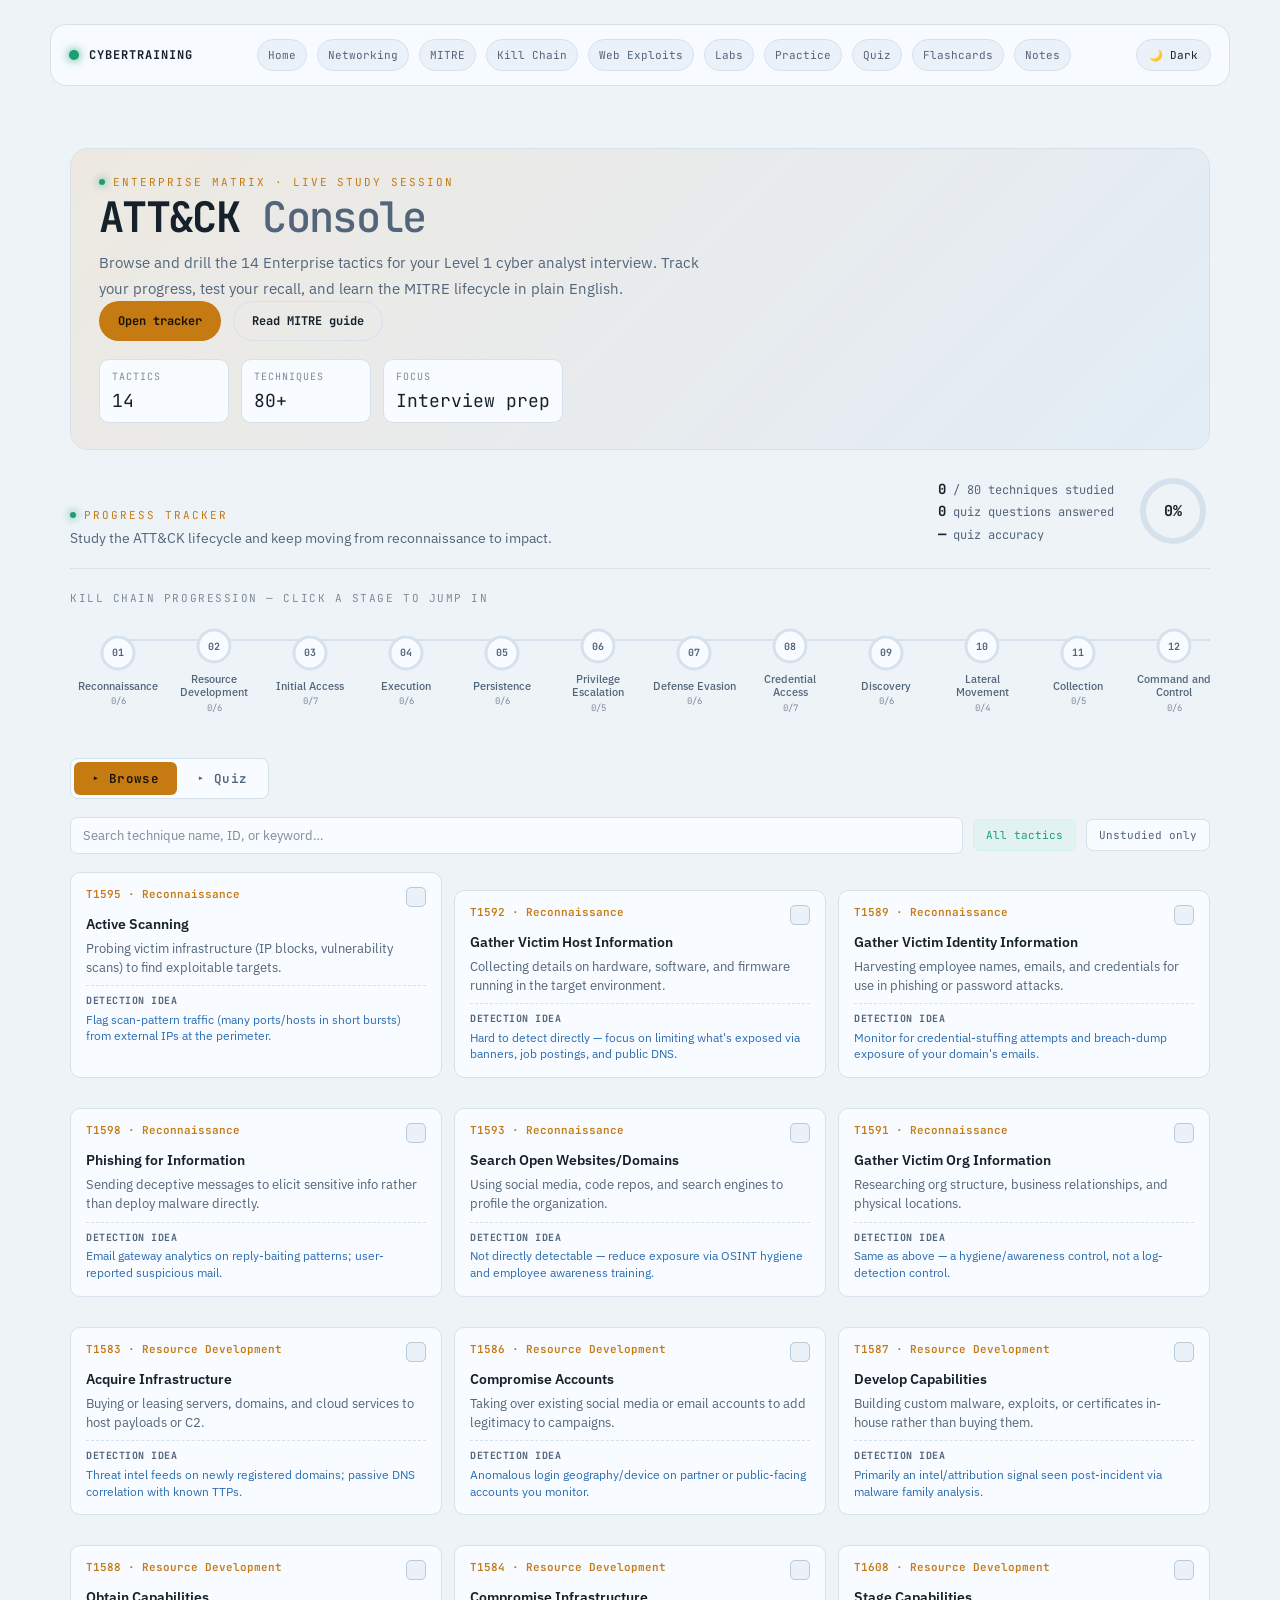
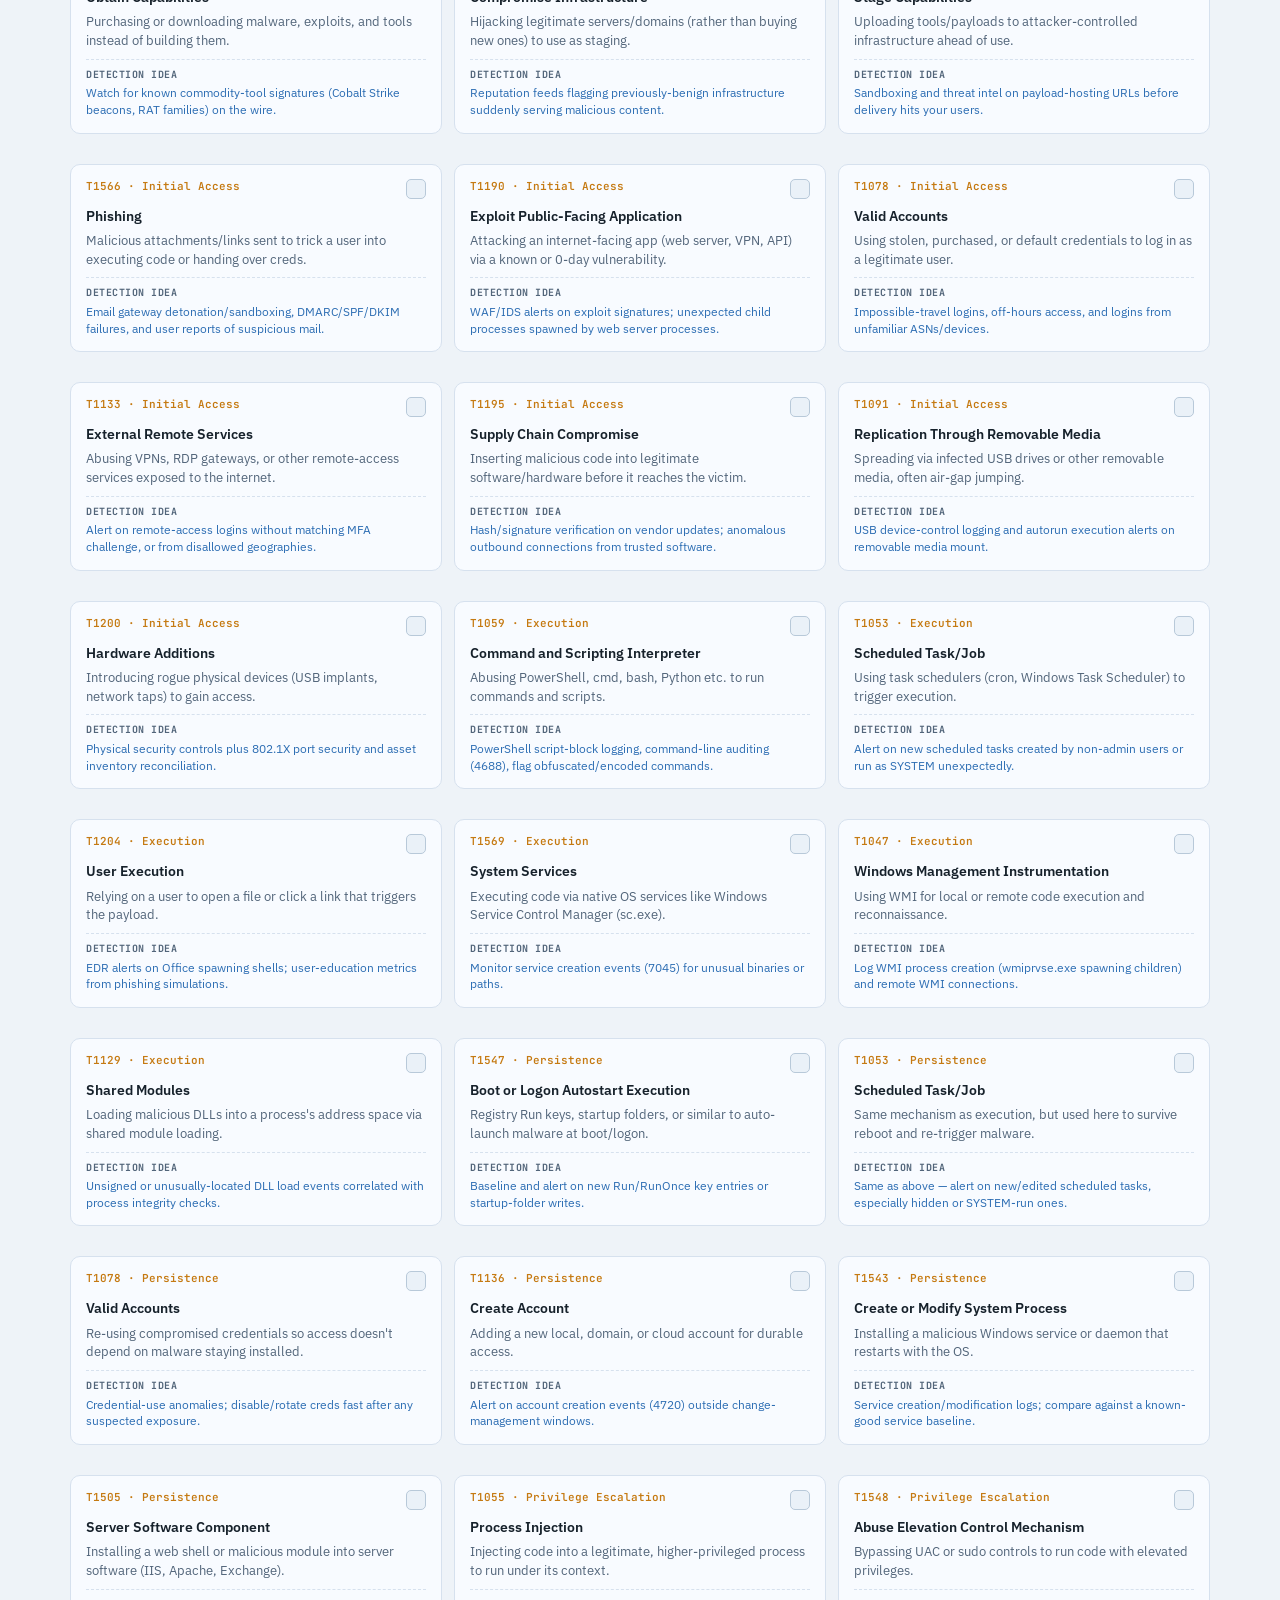
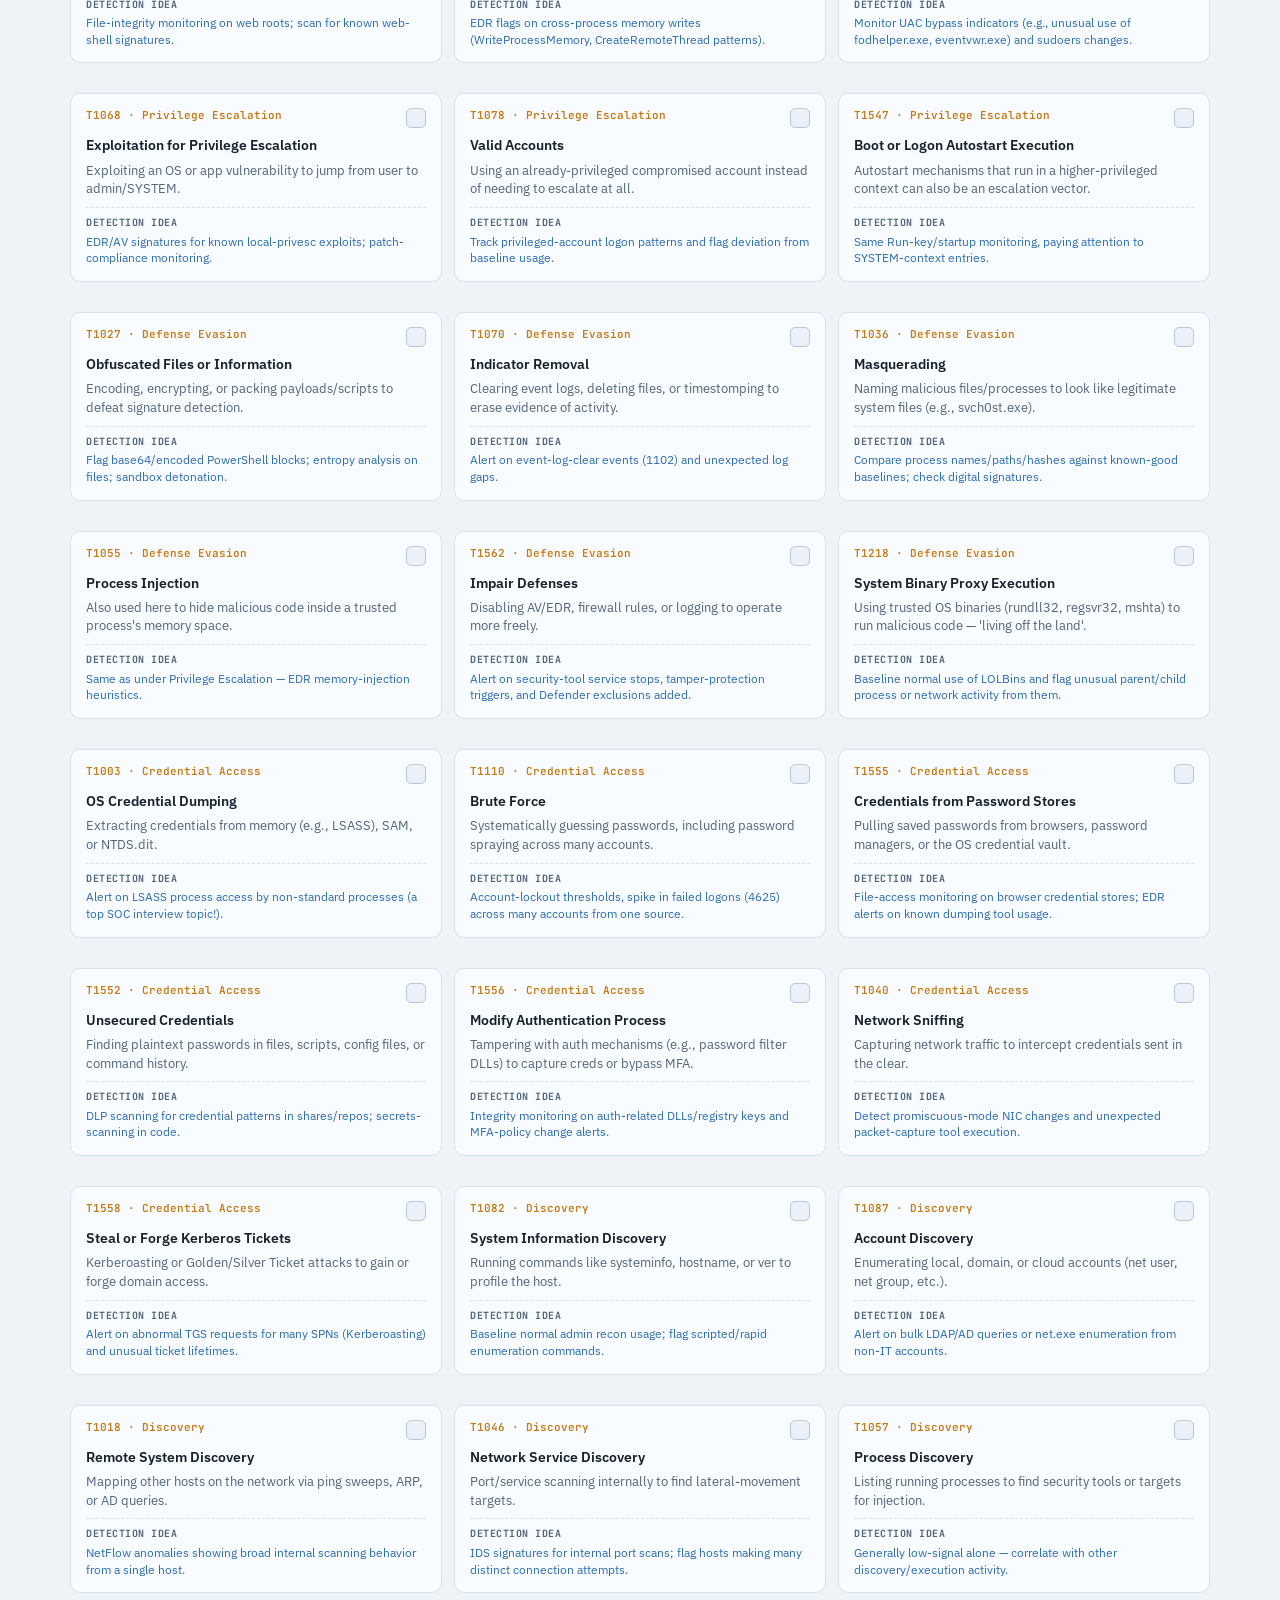
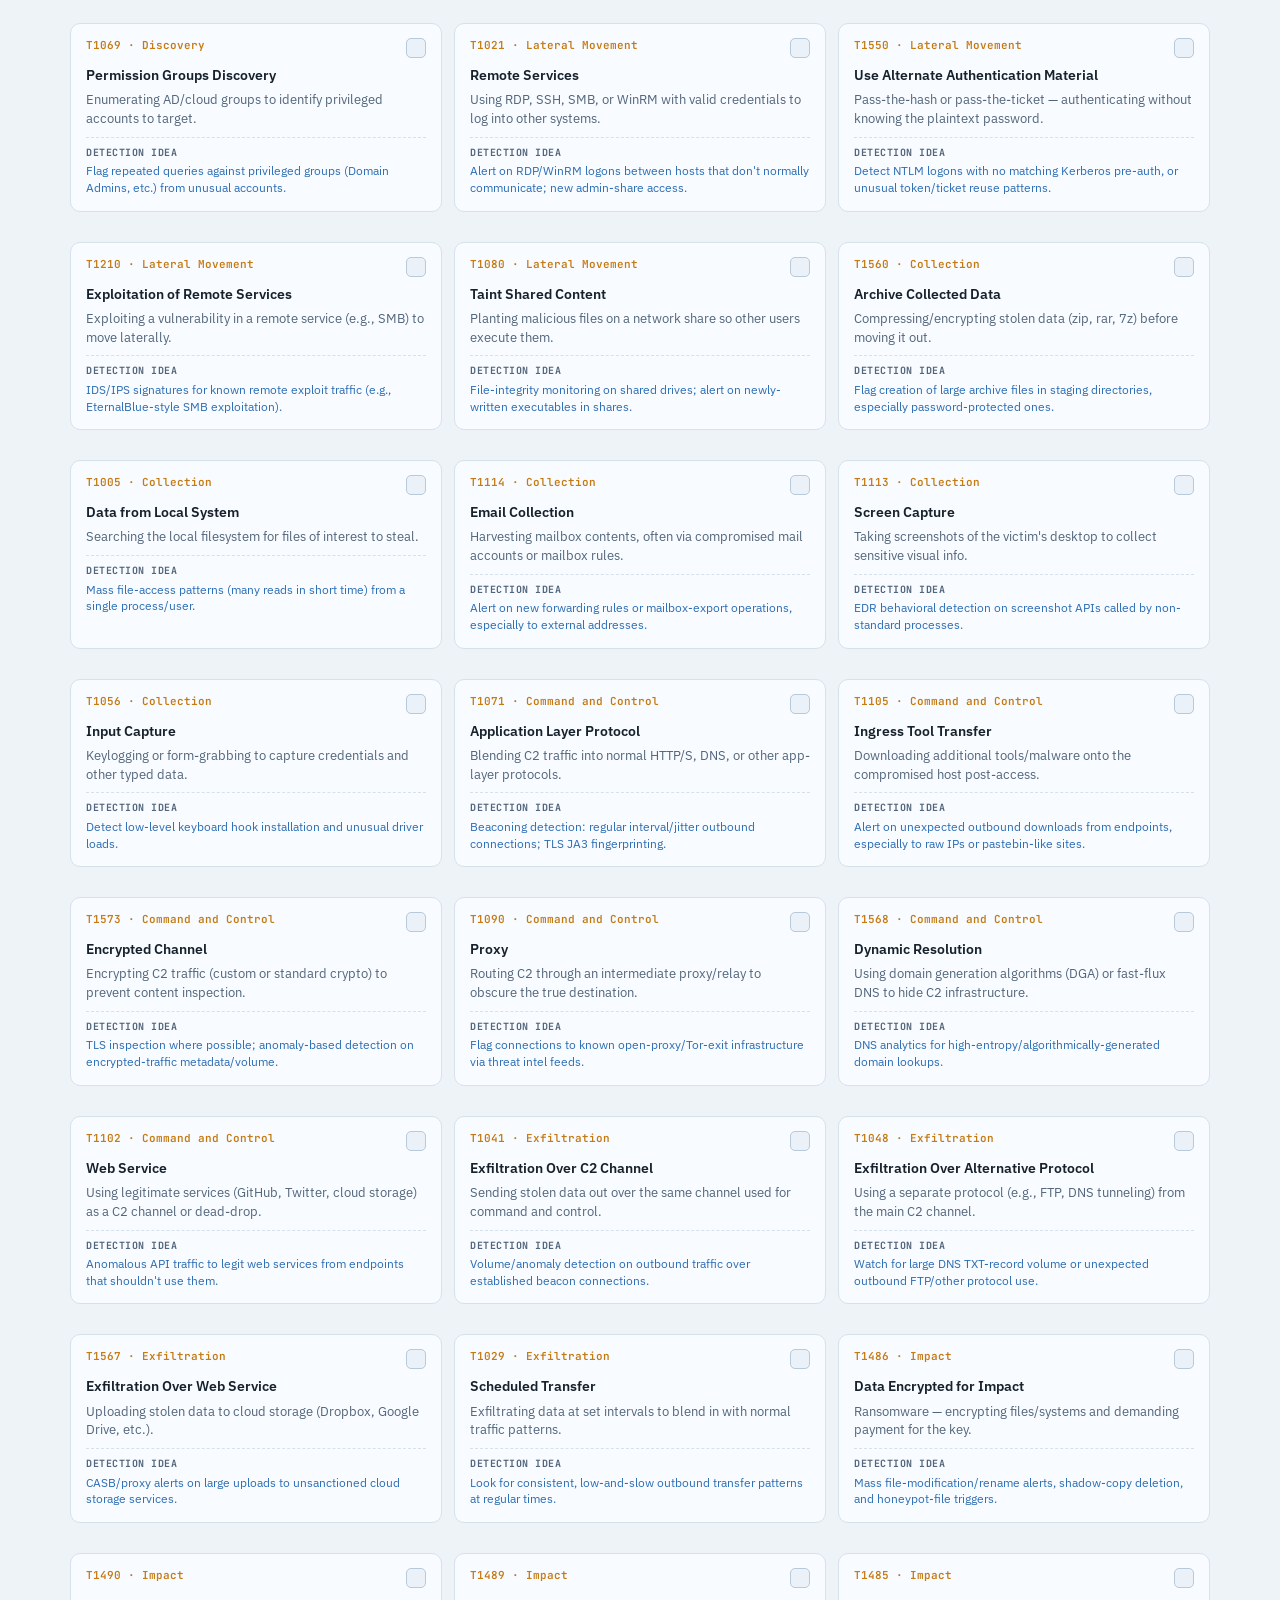
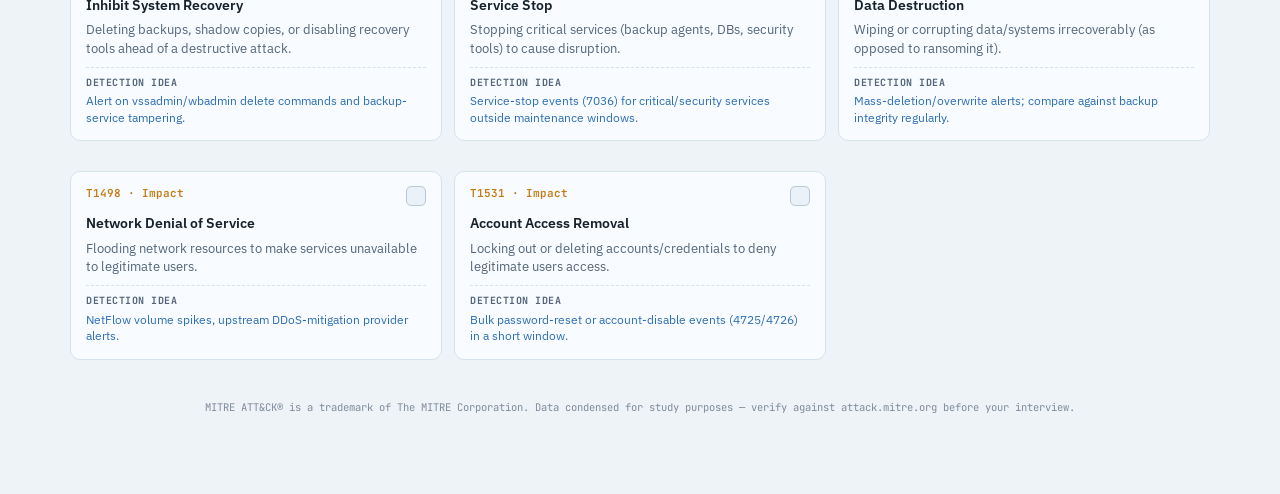
==== commit e05bf81d: "Additional 38 flashcards added to cover more content and concepts. Notes added to each flashcard for" ====
--- a/index.html
+++ b/index.html
@@ -19,6 +19,7 @@
       <a href="pages/practice.html">Practice</a>
       <a href="pages/quiz.html">Quiz</a>
       <a href="pages/flashcards.html">Flashcards</a>
+      <a href="pages/notes.html">Notes</a>
     </nav>
     <button class="theme-toggle" id="theme-toggle" type="button" aria-label="Toggle theme">☀️ Light</button>
   </div>
